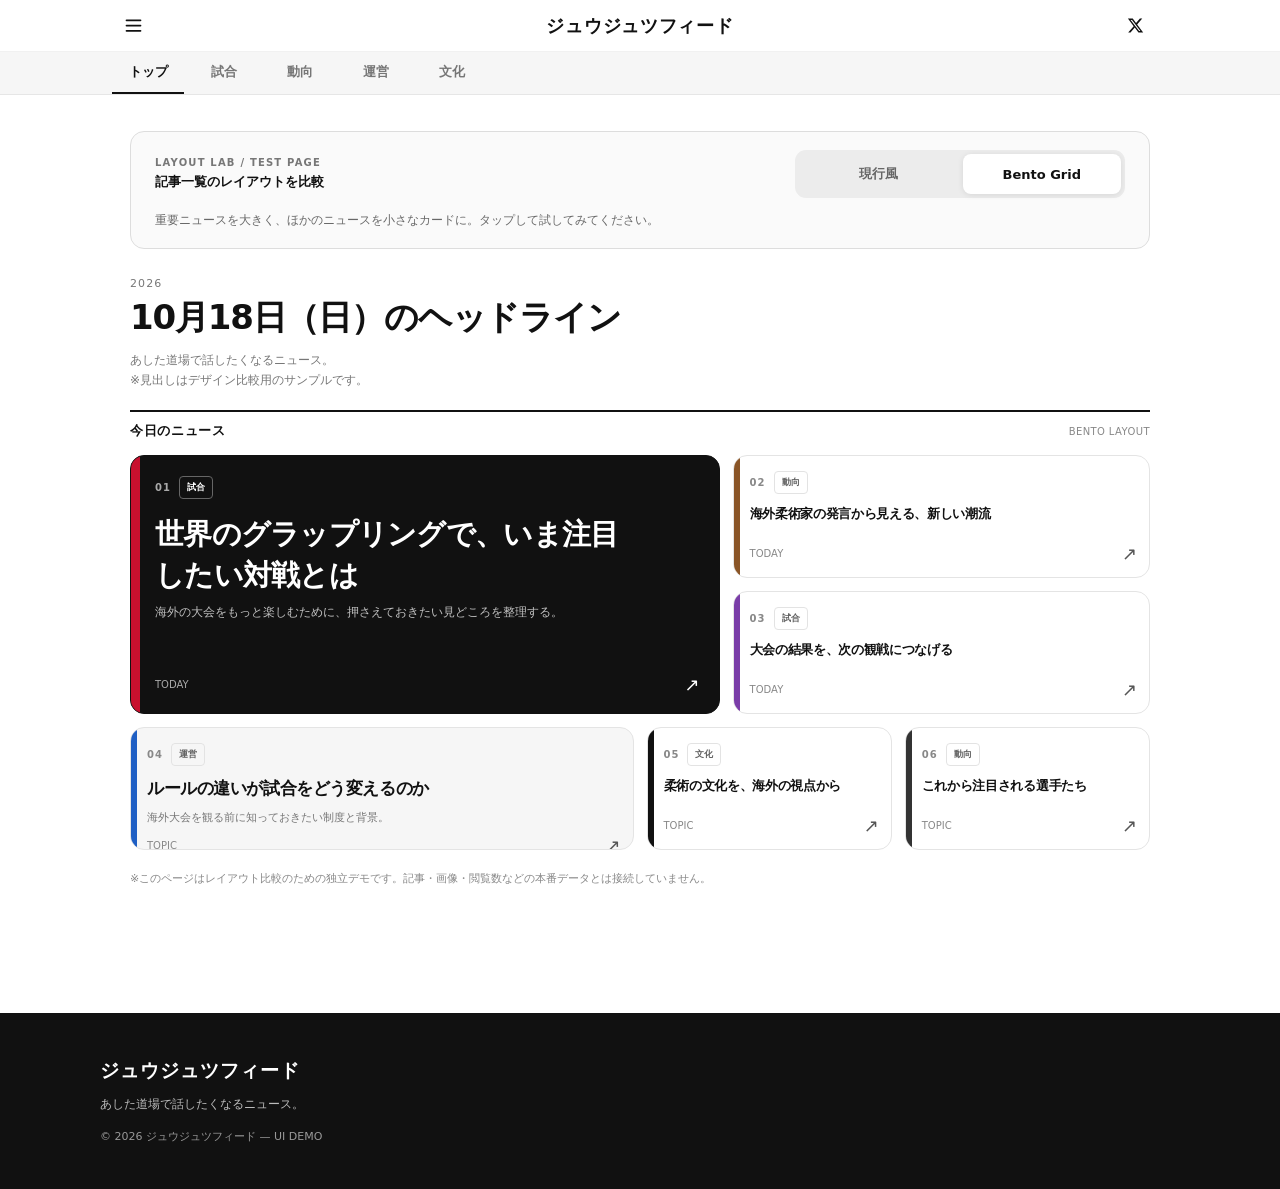
==== bento-test/index.html @ 6b269da1 "Add isolated interactive Bento Grid comparison demo for mobile Safari" ====
<!doctype html>
<html lang="ja">
<head>
<meta charset="utf-8">
<meta name="viewport" content="width=device-width, initial-scale=1, viewport-fit=cover">
<meta name="robots" content="noindex,nofollow">
<meta name="theme-color" content="#ffffff">
<title>Bento Grid 比較テスト | ジュウジュツフィード</title>
<style>
/*
  ジュウジュツフィード Bento Grid 比較デモ
  jf.css/jf.js を参考にした独立ページ。実際の記事は読み込まない。
  CSSとJSはこのファイル内に限定し、本番Wraptasとは接続しない。
  既存の白／黒／柔術の帯色を保ち、レイアウトだけ比較する。
*/
:root{
  --jf-text:#111;--jf-muted:#767676;--jf-line:#e6e6e6;
  --jf-sans:"Noto Sans JP","Hiragino Sans","Yu Gothic UI",Meiryo,system-ui,sans-serif;
}
*{box-sizing:border-box}
html{-webkit-text-size-adjust:100%}
body{margin:0;background:#fff;color:var(--jf-text);font-family:var(--jf-sans)}
button,a{font:inherit;-webkit-tap-highlight-color:transparent}
button{cursor:pointer}
button:focus-visible,a:focus-visible{outline:2px solid #1f5fc4;outline-offset:3px}
button:active{opacity:.85}
[hidden]{display:none!important}
.site-head{position:sticky;top:0;z-index:20;background:rgba(255,255,255,.97);border-bottom:1px solid var(--jf-line)}
.site-head-inner{max-width:1080px;margin:auto;display:grid;grid-template-columns:50px 1fr 50px;align-items:center;min-height:48px;padding:4px 14px}
.brand{font-size:18px;font-weight:800;letter-spacing:.04em;text-align:center}
.head-action{width:38px;height:35px;display:grid;place-items:center;border:0;background:transparent;border-radius:8px;color:#111;text-decoration:none}
.head-action svg{width:21px;height:21px}
.head-action.x-icon svg{width:17px;height:17px}
.category-bar{background:#f6f6f6;border-top:1px solid #f1f1f1}
.category-inner{max-width:1080px;margin:auto;padding:0 12px;display:flex;gap:4px;overflow:auto;scrollbar-width:none;-webkit-overflow-scrolling:touch}
.category-inner::-webkit-scrollbar{display:none}
.cat-btn{flex:none;min-width:72px;padding:11px 15px;border:0;border-bottom:2px solid transparent;background:transparent;color:#767676;font-size:13px;font-weight:600;white-space:nowrap}
.cat-btn[aria-pressed=true]{color:#111;border-bottom-color:#111}
main{max-width:1080px;margin:0 auto;padding:27px 18px 85px}
.preview-tools{display:grid;gap:12px;margin-bottom:28px;padding:17px;border:1px solid #ddd;border-radius:14px;background:#fafafa}
.tool-heading{display:flex;justify-content:space-between;gap:12px;align-items:baseline}
.eyebrow{color:#777;font-size:10px;font-weight:700;letter-spacing:.12em}
.tool-heading strong{font-size:13px}
.mode-switch{display:grid;grid-template-columns:1fr 1fr;gap:5px;background:#ececec;padding:4px;border-radius:11px}
.mode-switch button{padding:11px 6px;border:0;border-radius:8px;background:transparent;font-weight:800;font-size:13px;color:#666}
.mode-switch button[aria-pressed=true]{background:#fff;color:#111;box-shadow:0 1px 6px rgba(0,0,0,.09)}
.tool-description{font-size:12px;color:#686868;line-height:1.7;min-height:20px}
.content-heading{margin:0 0 18px}
.small-year{display:block;font-size:11px;font-weight:500;letter-spacing:.1em;color:#777;margin-bottom:3px}
.content-heading h1{font-size:clamp(24px,4vw,34px);margin:0;line-height:1.45;letter-spacing:-.035em}
.content-heading p{font-size:12px;color:#777;margin:7px 0 0;line-height:1.7}
.division{display:flex;justify-content:space-between;gap:8px;align-items:center;border-top:2px solid #111;padding-top:10px;margin:20px 0 15px}
.division strong{font-size:13px;letter-spacing:.05em}
.division span{font-size:10px;color:#888;letter-spacing:.04em}
.news-layout{display:grid;gap:12px;min-height:180px}
.news-card{--belt:#111;position:relative;width:100%;min-width:0;display:flex;flex-direction:column;align-items:flex-start;text-align:left;border:1px solid #e4e4e4;border-radius:14px;background:#fff;color:#111;padding:16px 16px 17px 20px;overflow:hidden;isolation:isolate;transition:transform .2s ease,box-shadow .2s ease,border-color .2s ease}
.news-card::before{content:"";position:absolute;top:0;bottom:0;left:0;width:6px;background:var(--belt)}
.news-card:hover{border-color:#bbb;box-shadow:0 8px 20px rgba(0,0,0,.06)}
.news-card:active{transform:scale(.985)}
.news-card[data-rank="1"]{--belt:#c8102e}
.news-card[data-rank="2"]{--belt:#8a5527}
.news-card[data-rank="3"]{--belt:#7a3da8}
.news-card[data-rank="4"]{--belt:#1f5fc4}
.news-card[data-rank="5"]{--belt:#111}
.news-card[data-rank="6"]{--belt:#333}
.card-top{display:flex;align-items:center;gap:8px;flex-wrap:wrap;margin:0 0 10px;font-size:10px;line-height:1.2}
.card-number{font-size:10px;color:#888;font-weight:750;letter-spacing:.1em}
.card-tag{padding:5px 7px;border:1px solid #e3e3e3;border-radius:4px;font-size:9px;font-weight:700;color:#626262}
.card-title{display:block;font-weight:800;font-size:15px;line-height:1.5;letter-spacing:-.025em}
.card-excerpt{display:block;font-size:11px;color:#777;line-height:1.7;margin-top:7px;max-width:55ch}
.card-foot{display:flex;align-items:center;justify-content:space-between;gap:10px;width:100%;margin-top:auto;padding-top:12px;font-size:10px;color:#888}
.card-arrow{font-size:18px;color:#555}
.news-layout[data-view="current"]{grid-template-columns:1fr}
.news-layout[data-view="current"] .news-card{min-height:128px}
.news-layout[data-view="current"] .news-card::before{width:10px}
.news-layout[data-view="current"] .card-title{font-size:16px}
.news-layout[data-view="current"] .card-excerpt{font-size:12px}
.news-layout[data-view="bento"]{grid-template-columns:repeat(2,minmax(0,1fr));gap:10px}
.news-layout[data-view="bento"] .news-card{min-height:178px;padding:15px 12px 13px 16px}
.news-layout[data-view="bento"] .news-card[data-rank="1"]{grid-column:1/-1;min-height:245px;padding:20px 19px 18px 24px;background:#111;color:#fff;border-color:#111}
.news-layout[data-view="bento"] .news-card[data-rank="1"]::before{background:#c8102e;width:9px}
.news-layout[data-view="bento"] .news-card[data-rank="1"] .card-number{color:#aaa}
.news-layout[data-view="bento"] .news-card[data-rank="1"] .card-tag{color:#fff;border-color:#666}
.news-layout[data-view="bento"] .news-card[data-rank="1"] .card-title{font-size:clamp(21px,5.5vw,28px);line-height:1.4;margin-top:5px;max-width:24ch}
.news-layout[data-view="bento"] .news-card[data-rank="1"] .card-excerpt{font-size:12px;color:#c1c1c1}
.news-layout[data-view="bento"] .news-card[data-rank="1"] .card-foot{color:#aaa}
.news-layout[data-view="bento"] .news-card[data-rank="1"] .card-arrow{color:#fff}
.news-layout[data-view="bento"] .news-card[data-rank="4"]{grid-column:1/-1;background:#f6f6f6;min-height:125px}
.news-layout[data-view="bento"] .news-card:not([data-rank="1"]):not([data-rank="4"]) .card-title{font-size:13px;line-height:1.55}
.news-layout[data-view="bento"] .news-card:not([data-rank="1"]):not([data-rank="4"]) .card-excerpt{display:none}
.news-layout[data-view="bento"] .news-card:not([data-rank="1"]) .card-foot{padding-top:8px}
.news-layout[data-view="bento"] .news-card[data-rank="4"] .card-title{font-size:17px}
.layout-note{font-size:11px;color:#888;line-height:1.8;margin:19px 0}
.footer{background:#111;color:#fff;padding:45px max(20px,calc((100% - 1080px)/2));}
.footer-title{font-size:19px;font-weight:800;letter-spacing:.05em}
.footer p{color:#bcbcbc;font-size:12px}
.footer small{color:#999;font-size:11px}
.overlay{position:fixed;inset:0;background:rgba(0,0,0,.43);z-index:50;display:grid;place-items:end center;padding:12px 10px max(12px,env(safe-area-inset-bottom))}
.sheet{background:#fff;border-radius:18px;width:min(100%,530px);max-height:min(78dvh,710px);overflow:auto;padding:17px 20px 26px;box-shadow:0 14px 56px rgba(0,0,0,.22);animation:enter .25s ease-out}
@keyframes enter{from{transform:translateY(30px);opacity:.5}to{transform:translateY(0);opacity:1}}
.sheet-top{display:flex;justify-content:space-between;gap:8px;align-items:center}
.sheet-top span{font-size:10px;color:#777;letter-spacing:.1em}
.sheet-close{border:0;background:#f5f5f5;border-radius:50%;width:38px;height:38px;font-size:22px}
.sheet h2{font-size:25px;line-height:1.45;margin:19px 0 15px}
.sheet p{color:#505050;line-height:1.85;font-size:13px}
.sheet-note{padding:14px;background:#f5f5f5;border-radius:8px;color:#666!important;font-size:12px!important}
.drawer-shade{position:fixed;inset:0;background:rgba(0,0,0,.35);z-index:35}
.drawer{position:fixed;inset:0 auto 0 0;width:min(84vw,330px);z-index:36;background:#fff;box-shadow:8px 0 30px rgba(0,0,0,.1);padding:28px 25px}
.drawer h2{font-size:18px;margin:24px 0}
.drawer button{display:block;width:100%;border:0;background:#fff;text-align:left;padding:13px 0;font-weight:650;border-bottom:1px solid #eee}
.drawer .drawer-close{font-weight:400;width:auto;border:1px solid #ddd;border-radius:7px;padding:6px 12px;margin-left:auto}
@media(min-width:720px){
 .site-head-inner{min-height:51px}
 main{padding:36px 30px 105px}
 .preview-tools{grid-template-columns:1fr minmax(250px,330px);align-items:center;padding:18px 24px}
 .tool-heading{display:grid;gap:5px}.tool-description{grid-column:1/-1}
 .news-layout[data-view="current"]{grid-template-columns:repeat(2,1fr);gap:15px}
 .news-layout[data-view="current"] .news-card:first-child{grid-column:1/-1;min-height:160px}
 .news-layout[data-view="bento"]{grid-template-columns:repeat(12,1fr);grid-auto-rows:123px;gap:13px}
 .news-layout[data-view="bento"] .news-card[data-rank="1"]{grid-column:span 7;grid-row:span 2;min-height:0}
 .news-layout[data-view="bento"] .news-card[data-rank="2"]{grid-column:span 5;grid-row:span 1;min-height:0}
 .news-layout[data-view="bento"] .news-card[data-rank="3"]{grid-column:span 5;grid-row:span 1;min-height:0}
 .news-layout[data-view="bento"] .news-card[data-rank="4"]{grid-column:span 6;grid-row:span 1;min-height:0}
 .news-layout[data-view="bento"] .news-card[data-rank="5"]{grid-column:span 3;grid-row:span 1;min-height:0}
 .news-layout[data-view="bento"] .news-card[data-rank="6"]{grid-column:span 3;grid-row:span 1;min-height:0}
 .news-layout[data-view="bento"] .news-card[data-rank="1"] .card-title{font-size:29px}
 .news-layout[data-view="bento"] .news-card[data-rank="2"] .card-excerpt,
 .news-layout[data-view="bento"] .news-card[data-rank="3"] .card-excerpt{display:block;font-size:10px;line-height:1.5}
}
@media(max-width:350px){
 .brand{font-size:15px}
 .news-layout[data-view="bento"] .news-card{padding:12px 9px 11px 13px}
 .news-layout[data-view="bento"] .card-tag{font-size:8px}
 .news-layout[data-view="bento"] .news-card:not([data-rank="1"]):not([data-rank="4"]) .card-title{font-size:12px}
}
@media(prefers-reduced-motion:reduce){*,*::before,*::after{transition:none!important;animation:none!important}}
</style>
</head>
<body>
<header class="site-head">
  <div class="site-head-inner">
    <button type="button" class="head-action" id="menu-open" aria-label="メニューを開く"><svg viewBox="0 0 24 24" fill="none" stroke="currentColor" stroke-width="2" stroke-linecap="round"><path d="M4 6h16M4 12h16M4 18h16"/></svg></button>
    <div class="brand">ジュウジュツフィード</div>
    <a class="head-action x-icon" href="https://x.com/jiujitsufeed" target="_blank" rel="noopener noreferrer" aria-label="ジュウジュツフィードのX"><svg viewBox="0 0 24 24" fill="currentColor"><path d="M18.244 2.25h3.308l-7.227 8.26 8.502 11.24H16.17l-5.214-6.817L4.99 21.75H1.68l7.73-8.835L1.254 2.25H8.08l4.713 6.231zm-1.161 17.52h1.833L7.084 4.126H5.117z"/></svg></a>
  </div>
  <nav class="category-bar" aria-label="ニュースカテゴリー">
    <div class="category-inner" id="categories">
      <button class="cat-btn" aria-pressed="true" data-category="トップ">トップ</button>
      <button class="cat-btn" aria-pressed="false" data-category="試合">試合</button>
      <button class="cat-btn" aria-pressed="false" data-category="動向">動向</button>
      <button class="cat-btn" aria-pressed="false" data-category="運営">運営</button>
      <button class="cat-btn" aria-pressed="false" data-category="文化">文化</button>
    </div>
  </nav>
</header>
<main>
  <section class="preview-tools" aria-label="デザイン比較">
    <div class="tool-heading">
      <span class="eyebrow">LAYOUT LAB / TEST PAGE</span>
      <strong>記事一覧のレイアウトを比較</strong>
    </div>
    <div class="mode-switch" role="group" aria-label="レイアウトの種類">
      <button type="button" data-view="current" aria-pressed="false">現行風</button>
      <button type="button" data-view="bento" aria-pressed="true">Bento Grid</button>
    </div>
    <div class="tool-description" id="view-description">重要ニュースを大きく、ほかのニュースを小さなカードに。タップして試してみてください。</div>
  </section>

  <header class="content-heading">
    <span class="small-year">2026</span>
    <h1 id="page-title">10月18日（日）のヘッドライン</h1>
    <p>あした道場で話したくなるニュース。<br>※見出しはデザイン比較用のサンプルです。</p>
  </header>

  <div class="division"><strong id="list-title">今日のニュース</strong><span id="layout-kind">BENTO LAYOUT</span></div>
  <section class="news-layout" id="news-layout" data-view="bento" aria-label="ニュース一覧"></section>
  <p class="layout-note">※このページはレイアウト比較のための独立デモです。記事・画像・閲覧数などの本番データとは接続していません。</p>
</main>

<footer class="footer">
  <div class="footer-title">ジュウジュツフィード</div>
  <p>あした道場で話したくなるニュース。</p>
  <small>© 2026 ジュウジュツフィード — UI DEMO</small>
</footer>

<div class="drawer-shade" id="drawer-shade" hidden></div>
<aside class="drawer" id="drawer" aria-label="デモメニュー" hidden>
  <button class="drawer-close" id="menu-close" type="button">閉じる ×</button>
  <h2>ニュース</h2>
  <button data-nav="トップ" type="button">今日のヘッドライン</button>
  <button data-nav="試合" type="button">試合</button>
  <button data-nav="動向" type="button">動向</button>
  <button data-nav="運営" type="button">運営</button>
  <button data-nav="文化" type="button">文化</button>
  <p style="font-size:11px;color:#888;margin-top:28px;line-height:1.8">ナビゲーションも動作するデモです。実際の記事には移動しません。</p>
</aside>

<div class="overlay" id="article-overlay" hidden>
  <section class="sheet" role="dialog" aria-modal="true" aria-labelledby="sheet-title" id="article-sheet">
    <div class="sheet-top"><span id="sheet-tag">ARTICLE PREVIEW</span><button class="sheet-close" id="sheet-close" type="button" aria-label="記事を閉じる">×</button></div>
    <h2 id="sheet-title"></h2>
    <p id="sheet-description"></p>
    <p class="sheet-note">これはカードをタップしたときの表示イメージです。記事本文はデザイン確認用のサンプルで、本番ニュースとは接続していません。</p>
  </section>
</div>

<script>
(() => {
  "use strict";
  const entries=[
    {id:1,category:"試合",title:"世界のグラップリングで、いま注目したい対戦とは",description:"海外の大会をもっと楽しむために、押さえておきたい見どころを整理する。",day:"TODAY"},
    {id:2,category:"動向",title:"海外柔術家の発言から見える、新しい潮流",description:"選手たちが語る変化の兆し。",day:"TODAY"},
    {id:3,category:"試合",title:"大会の結果を、次の観戦につなげる",description:"勝敗だけではわからないポイントをチェック。",day:"TODAY"},
    {id:4,category:"運営",title:"ルールの違いが試合をどう変えるのか",description:"海外大会を観る前に知っておきたい制度と背景。",day:"TOPIC"},
    {id:5,category:"文化",title:"柔術の文化を、海外の視点から",description:"道場の外側に広がる話題。",day:"TOPIC"},
    {id:6,category:"動向",title:"これから注目される選手たち",description:"海外で語られている次世代の見どころ。",day:"TOPIC"}
  ];
  const layout=document.getElementById("news-layout");
  const title=document.getElementById("page-title");
  const listTitle=document.getElementById("list-title");
  const viewDescription=document.getElementById("view-description");
  let view="bento",category="トップ",lastFocus=null;
  function el(tag,cls,text){
    const node=document.createElement(tag);
    if(cls)node.className=cls;
    if(text!==undefined)node.textContent=text;
    return node;
  }
  function openArticle(data){
    lastFocus=document.activeElement;
    document.getElementById("sheet-tag").textContent=data.category+" / サンプル記事";
    document.getElementById("sheet-title").textContent=data.title;
    document.getElementById("sheet-description").textContent=data.description;
    document.getElementById("article-overlay").hidden=false;
    document.getElementById("sheet-close").focus();
  }
  function closeArticle(){
    document.getElementById("article-overlay").hidden=true;
    if(lastFocus&&lastFocus.isConnected)lastFocus.focus();
  }
  function makeCard(item,index){
    const card=el("button","news-card");
    card.type="button";
    card.dataset.rank=String(index+1);
    card.setAttribute("aria-label",item.category+"： "+item.title+" のプレビュー");
    const top=el("div","card-top");
    top.append(el("span","card-number",String(index+1).padStart(2,"0")),el("span","card-tag",item.category));
    const t=el("strong","card-title",item.title);
    const d=el("span","card-excerpt",item.description);
    const foot=el("div","card-foot");
    foot.append(el("span","",item.day),el("span","card-arrow","↗"));
    card.append(top,t,d,foot);
    card.addEventListener("click",()=>openArticle(item));
    return card;
  }
  function render(){
    const displayed=category==="トップ"?entries:entries.filter(item=>item.category===category);
    layout.dataset.view=view;
    layout.replaceChildren(...displayed.map(makeCard));
    title.textContent=category==="トップ"?"10月18日（日）のヘッドライン":category+"のニュース";
    listTitle.textContent=category==="トップ"?"今日のニュース":category+"の記事";
    document.getElementById("layout-kind").textContent=view==="bento"?"BENTO LAYOUT":"CURRENT-STYLE LAYOUT";
    viewDescription.textContent=view==="bento"
      ?"重要ニュースを大きく、ほかのニュースを小さなカードに。タップして試してみてください。"
      :"現在のジュウジュツフィードの雰囲気を再現した、同じ大きさを基本とする記事一覧です。";
    document.querySelectorAll("[data-view].mode-switch button,.mode-switch [data-view]").forEach(btn=>btn.setAttribute("aria-pressed",String(btn.dataset.view===view)));
    document.querySelectorAll(".cat-btn").forEach(btn=>btn.setAttribute("aria-pressed",String(btn.dataset.category===category)));
  }
  document.querySelectorAll(".mode-switch [data-view]").forEach(btn=>btn.addEventListener("click",()=>{
    view=btn.dataset.view;render();
  }));
  function setCategory(c){
    category=c;render();closeMenu();
    window.scrollTo({top:0,behavior:window.matchMedia("(prefers-reduced-motion: reduce)").matches?"instant":"smooth"});
  }
  document.querySelectorAll(".cat-btn").forEach(btn=>btn.addEventListener("click",()=>setCategory(btn.dataset.category)));
  document.querySelectorAll("[data-nav]").forEach(btn=>btn.addEventListener("click",()=>setCategory(btn.dataset.nav)));
  const drawer=document.getElementById("drawer"),shade=document.getElementById("drawer-shade");
  const menuOpen=document.getElementById("menu-open");
  function openMenu(){lastFocus=document.activeElement;drawer.hidden=false;shade.hidden=false;document.getElementById("menu-close").focus();}
  function closeMenu(){drawer.hidden=true;shade.hidden=true;if(lastFocus&&lastFocus.isConnected)lastFocus.focus();}
  menuOpen.addEventListener("click",openMenu);
  document.getElementById("menu-close").addEventListener("click",closeMenu);
  shade.addEventListener("click",closeMenu);
  document.getElementById("sheet-close").addEventListener("click",closeArticle);
  document.getElementById("article-overlay").addEventListener("click",e=>{if(e.target.id==="article-overlay")closeArticle();});
  document.addEventListener("keydown",e=>{if(e.key==="Escape"){if(!document.getElementById("article-overlay").hidden)closeArticle();else if(!drawer.hidden)closeMenu();}});
  render();
})();
</script>
</body>
</html>
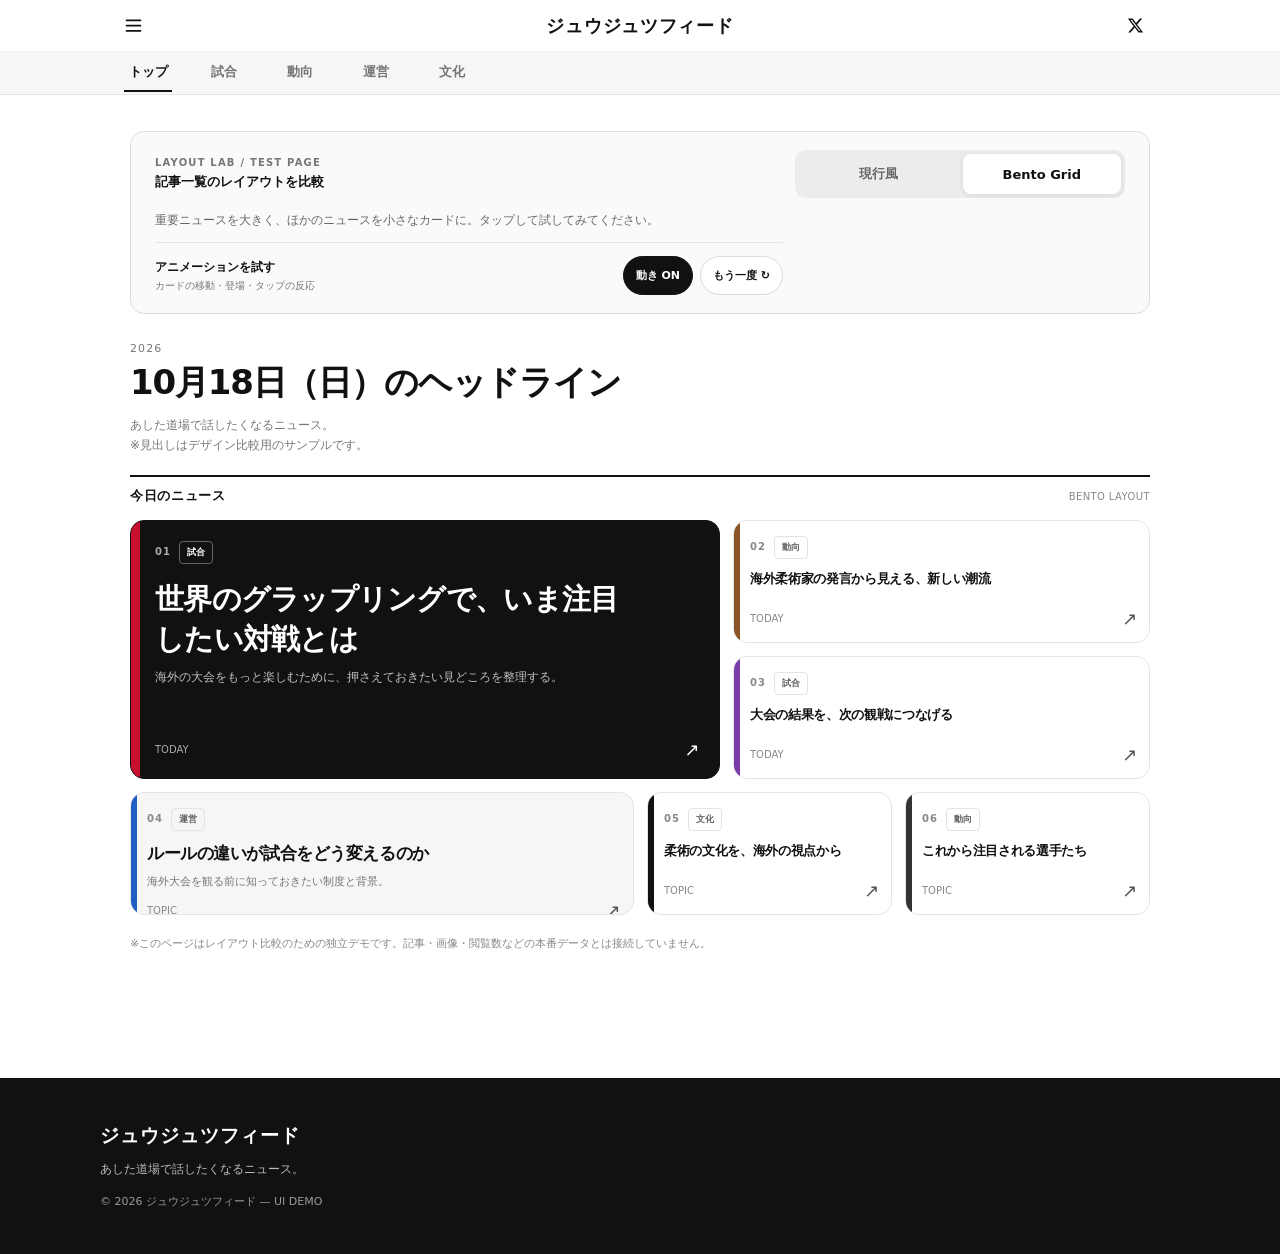
==== commit a664213a: "Add motion UX interactions and animation toggle to Bento Grid demo" ====
--- a/bento-test/index.html
+++ b/bento-test/index.html
@@ -134,6 +134,54 @@
  .news-layout[data-view="bento"] .news-card:not([data-rank="1"]):not([data-rank="4"]) .card-title{font-size:12px}
 }
 @media(prefers-reduced-motion:reduce){*,*::before,*::after{transition:none!important;animation:none!important}}
+
+/* ── Motion Lab / UI feedback ──────────────────────────────
+   Repetition is short and staggered, never an endless loop.
+   Interactions stay functional with motion disabled. */
+.motion-tools{display:flex;align-items:center;justify-content:space-between;gap:12px;flex-wrap:wrap;
+  padding-top:13px;border-top:1px solid #e4e4e4}
+.motion-label{display:flex;flex-direction:column;gap:3px}
+.motion-label strong{font-size:12px}
+.motion-label small{font-size:10px;color:#777}
+.motion-actions{display:flex;gap:7px;align-items:center}
+.motion-actions button{border:1px solid #dadada;background:#fff;color:#111;padding:9px 12px;min-height:39px;
+  border-radius:999px;font-size:11px;font-weight:750;transition:transform 160ms cubic-bezier(.2,.8,.3,1),background .2s}
+.motion-actions button:active{transform:scale(.93)}
+.motion-actions button[aria-pressed="true"]{background:#111;color:#fff;border-color:#111}
+.motion-actions button:disabled{color:#aaa;border-color:#eee;background:#f5f5f5}
+.news-card.is-appearing{animation:bento-card-enter 480ms cubic-bezier(.2,.85,.3,1) both;
+  animation-delay:var(--stagger,0ms)}
+@keyframes bento-card-enter {
+  from{opacity:0;transform:translateY(18px) scale(.975)}
+  to{opacity:1;transform:translateY(0) scale(1)}
+}
+.news-card:active{transform:translateY(2px) scale(.97)}
+@media(hover:hover){
+  .news-card:hover{transform:translateY(-3px);box-shadow:0 13px 30px rgba(0,0,0,.085)}
+}
+.mode-switch button,.cat-btn,.head-action{transition:transform .2s cubic-bezier(.22,1.45,.4,1),background .2s,color .2s}
+.mode-switch button:active,.cat-btn:active,.head-action:active{transform:scale(.94)}
+.cat-btn{position:relative;border-bottom-color:transparent!important}
+.cat-btn::after{content:"";position:absolute;bottom:0;left:12px;right:12px;height:2px;background:#111;
+  transform:scaleX(0);transform-origin:center;transition:transform .32s cubic-bezier(.18,.8,.3,1)}
+.cat-btn[aria-pressed="true"]::after{transform:scaleX(1)}
+.overlay:not([hidden]),.drawer-shade:not([hidden]){animation:bento-backdrop 190ms ease-out both}
+@keyframes bento-backdrop{from{opacity:0}to{opacity:1}}
+.sheet{animation:bento-sheet-rise 340ms cubic-bezier(.18,1.05,.3,1) both}
+@keyframes bento-sheet-rise {
+  from{opacity:0;transform:translateY(42px) scale(.965)}
+  to{opacity:1;transform:translateY(0) scale(1)}
+}
+.drawer:not([hidden]){animation:bento-drawer-in 300ms cubic-bezier(.2,.85,.3,1) both}
+@keyframes bento-drawer-in{from{transform:translateX(-28px);opacity:.35}to{transform:translateX(0);opacity:1}}
+/* The toggle removes decorative motion; the page remains usable. */
+body[data-motion="off"] *,body[data-motion="off"] *::before,body[data-motion="off"] *::after {
+  animation:none!important;transition:none!important;scroll-behavior:auto!important
+}
+@media(prefers-reduced-motion:reduce){
+  *,*::before,*::after{animation:none!important;transition:none!important;scroll-behavior:auto!important}
+}
+
 </style>
 </head>
 <body>
@@ -164,6 +212,14 @@
       <button type="button" data-view="bento" aria-pressed="true">Bento Grid</button>
     </div>
     <div class="tool-description" id="view-description">重要ニュースを大きく、ほかのニュースを小さなカードに。タップして試してみてください。</div>
+    <div class="motion-tools" aria-label="アニメーション比較">
+      <div class="motion-label"><strong>アニメーションを試す</strong><small>カードの移動・登場・タップの反応</small></div>
+      <div class="motion-actions">
+        <button type="button" id="motion-toggle" aria-pressed="true">動き ON</button>
+        <button type="button" id="motion-replay">もう一度 ↻</button>
+      </div>
+    </div>
+
   </section>
 
   <header class="content-heading">
@@ -220,6 +276,18 @@
   const listTitle=document.getElementById("list-title");
   const viewDescription=document.getElementById("view-description");
   let view="bento",category="トップ",lastFocus=null;
+  /* Respect iOS Reduce Motion on first load; no permanent animation loop. */
+  const motionPreference=window.matchMedia("(prefers-reduced-motion: reduce)");
+  let motionEnabled=!motionPreference.matches;
+  document.body.dataset.motion=motionEnabled?"on":"off";
+  const motionToggle=document.getElementById("motion-toggle");
+  const motionReplay=document.getElementById("motion-replay");
+  function updateMotionControl(){
+    motionToggle.textContent=motionEnabled?"動き ON":"動き OFF";
+    motionToggle.setAttribute("aria-pressed",String(motionEnabled));
+    motionReplay.disabled=!motionEnabled;
+  }
+  updateMotionControl();
   function el(tag,cls,text){
     const node=document.createElement(tag);
     if(cls)node.className=cls;
@@ -242,6 +310,7 @@
     const card=el("button","news-card");
     card.type="button";
     card.dataset.rank=String(index+1);
+    card.dataset.itemId=String(item.id);
     card.setAttribute("aria-label",item.category+"： "+item.title+" のプレビュー");
     const top=el("div","card-top");
     top.append(el("span","card-number",String(index+1).padStart(2,"0")),el("span","card-tag",item.category));
@@ -253,7 +322,40 @@
     card.addEventListener("click",()=>openArticle(item));
     return card;
   }
-  function render(){
+
+  /* FLIP: measure where each article was, then animate it to its
+     new cell. Card IDs stay stable across the two grid layouts. */
+  function measureCards(){
+    const rects=new Map();
+    layout.querySelectorAll(".news-card").forEach(card=>{
+      rects.set(card.dataset.itemId,card.getBoundingClientRect());
+    });
+    return rects;
+  }
+  function animateCards(previous,reason){
+    if(!motionEnabled)return;
+    layout.querySelectorAll(".news-card").forEach((card,index)=>{
+      const before=previous&&previous.get(card.dataset.itemId);
+      if(reason==="layout"&&before&&typeof card.animate==="function"){
+        const after=card.getBoundingClientRect();
+        const dx=before.left-after.left,dy=before.top-after.top;
+        const sx=Math.max(.5,Math.min(1.8,before.width/Math.max(after.width,1)));
+        const sy=Math.max(.5,Math.min(1.8,before.height/Math.max(after.height,1)));
+        if(Math.abs(dx)+Math.abs(dy)+Math.abs(1-sx)*120+Math.abs(1-sy)*120>3){
+          card.animate([
+            {transform:"translate("+dx+"px,"+dy+"px) scale("+sx+","+sy+")",opacity:.9,transformOrigin:"top left"},
+            {transform:"translate(0px,0px) scale(1,1)",opacity:1,transformOrigin:"top left"}
+          ],{duration:520,easing:"cubic-bezier(.2,.85,.3,1)"});
+        }
+      }else{
+        card.style.setProperty("--stagger",Math.min(index,7)*65+"ms");
+        card.classList.add("is-appearing");
+      }
+    });
+  }
+
+  function render(reason="initial"){
+    const previous=reason==="layout"&&motionEnabled?measureCards():null;
     const displayed=category==="トップ"?entries:entries.filter(item=>item.category===category);
     layout.dataset.view=view;
     layout.replaceChildren(...displayed.map(makeCard));
@@ -265,12 +367,14 @@
       :"現在のジュウジュツフィードの雰囲気を再現した、同じ大きさを基本とする記事一覧です。";
     document.querySelectorAll("[data-view].mode-switch button,.mode-switch [data-view]").forEach(btn=>btn.setAttribute("aria-pressed",String(btn.dataset.view===view)));
     document.querySelectorAll(".cat-btn").forEach(btn=>btn.setAttribute("aria-pressed",String(btn.dataset.category===category)));
+    animateCards(previous,reason);
   }
   document.querySelectorAll(".mode-switch [data-view]").forEach(btn=>btn.addEventListener("click",()=>{
-    view=btn.dataset.view;render();
+    if(view===btn.dataset.view)return;
+    view=btn.dataset.view;render("layout");
   }));
   function setCategory(c){
-    category=c;render();closeMenu();
+    category=c;render("category");closeMenu();
     window.scrollTo({top:0,behavior:window.matchMedia("(prefers-reduced-motion: reduce)").matches?"instant":"smooth"});
   }
   document.querySelectorAll(".cat-btn").forEach(btn=>btn.addEventListener("click",()=>setCategory(btn.dataset.category)));
@@ -285,7 +389,20 @@
   document.getElementById("sheet-close").addEventListener("click",closeArticle);
   document.getElementById("article-overlay").addEventListener("click",e=>{if(e.target.id==="article-overlay")closeArticle();});
   document.addEventListener("keydown",e=>{if(e.key==="Escape"){if(!document.getElementById("article-overlay").hidden)closeArticle();else if(!drawer.hidden)closeMenu();}});
-  render();
+  motionToggle.addEventListener("click",()=>{
+    motionEnabled=!motionEnabled;
+    document.body.dataset.motion=motionEnabled?"on":"off";
+    if(!motionEnabled){
+      layout.querySelectorAll(".news-card").forEach(card=>{
+        if(typeof card.getAnimations==="function")card.getAnimations().forEach(a=>a.cancel());
+      });
+    }else{
+      render("replay");
+    }
+    updateMotionControl();
+  });
+  motionReplay.addEventListener("click",()=>{if(motionEnabled)render("replay");});
+  render("initial");
 })();
 </script>
 </body>
